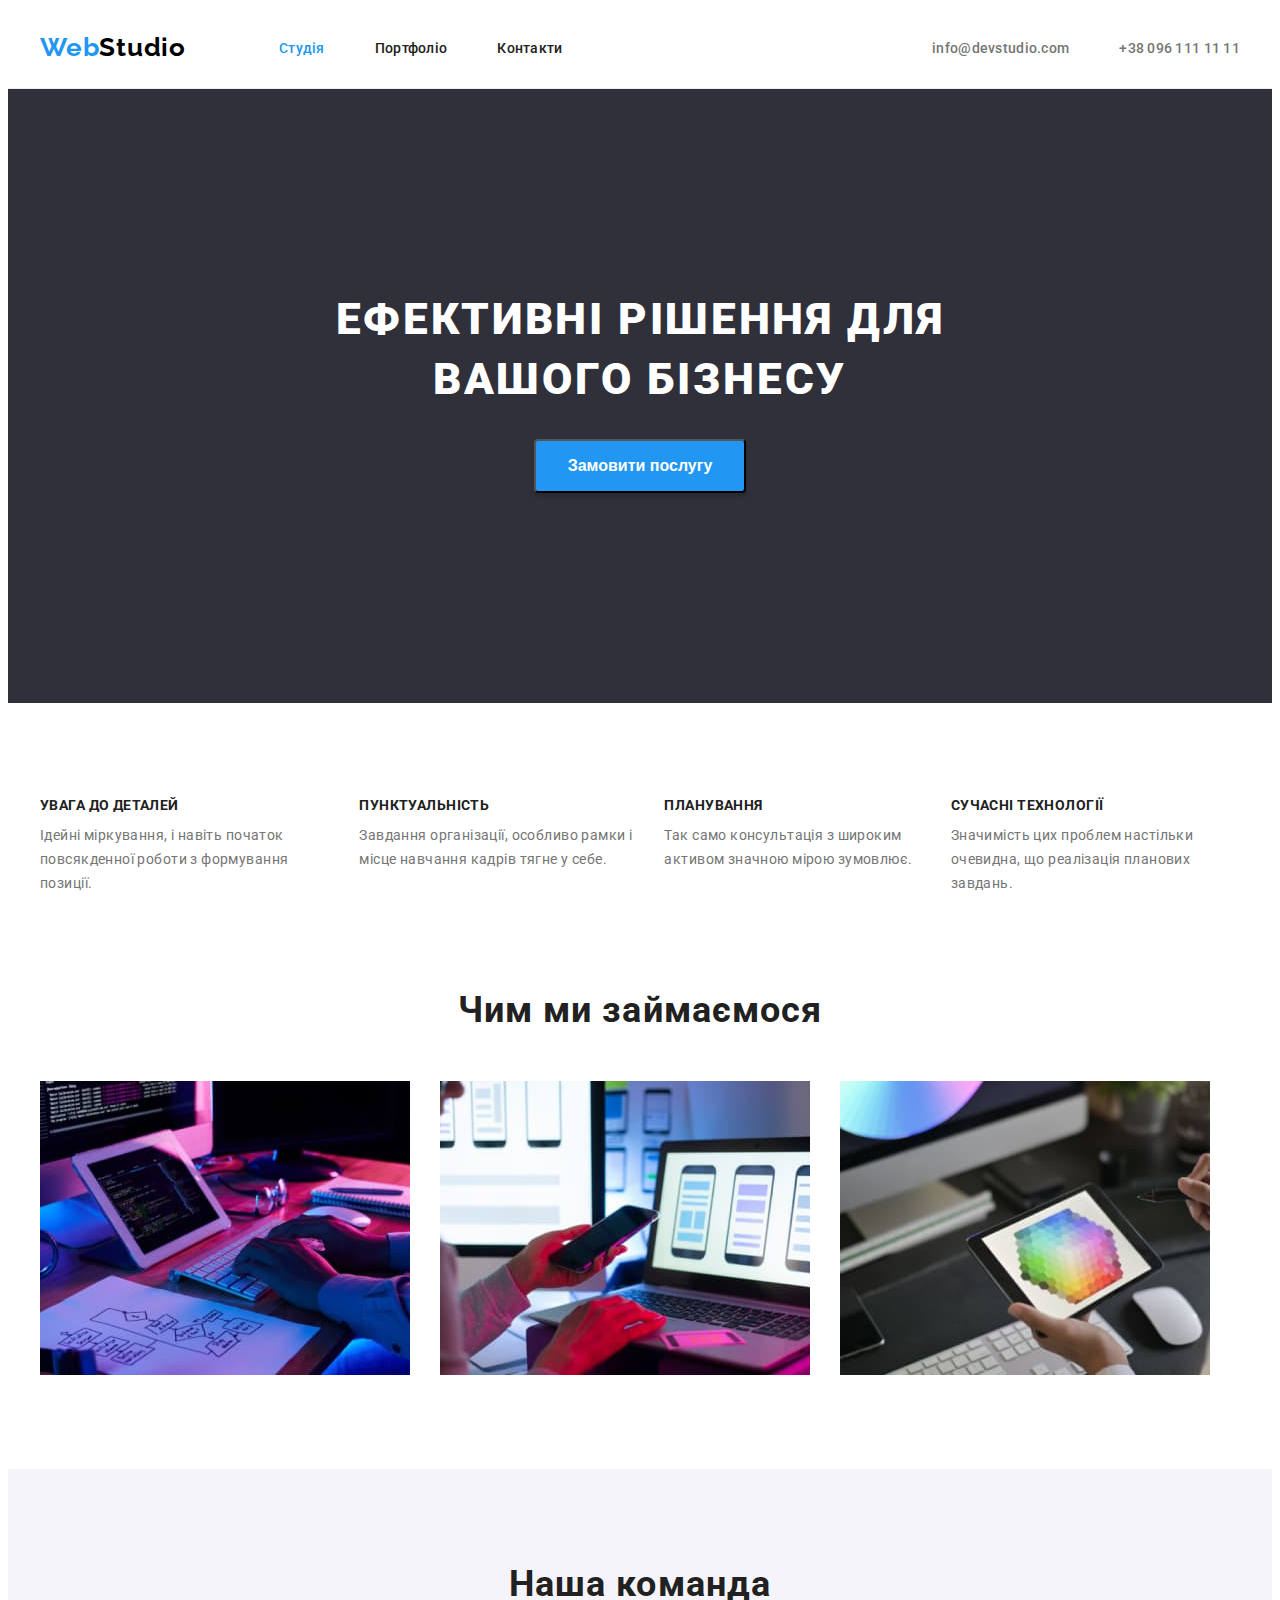
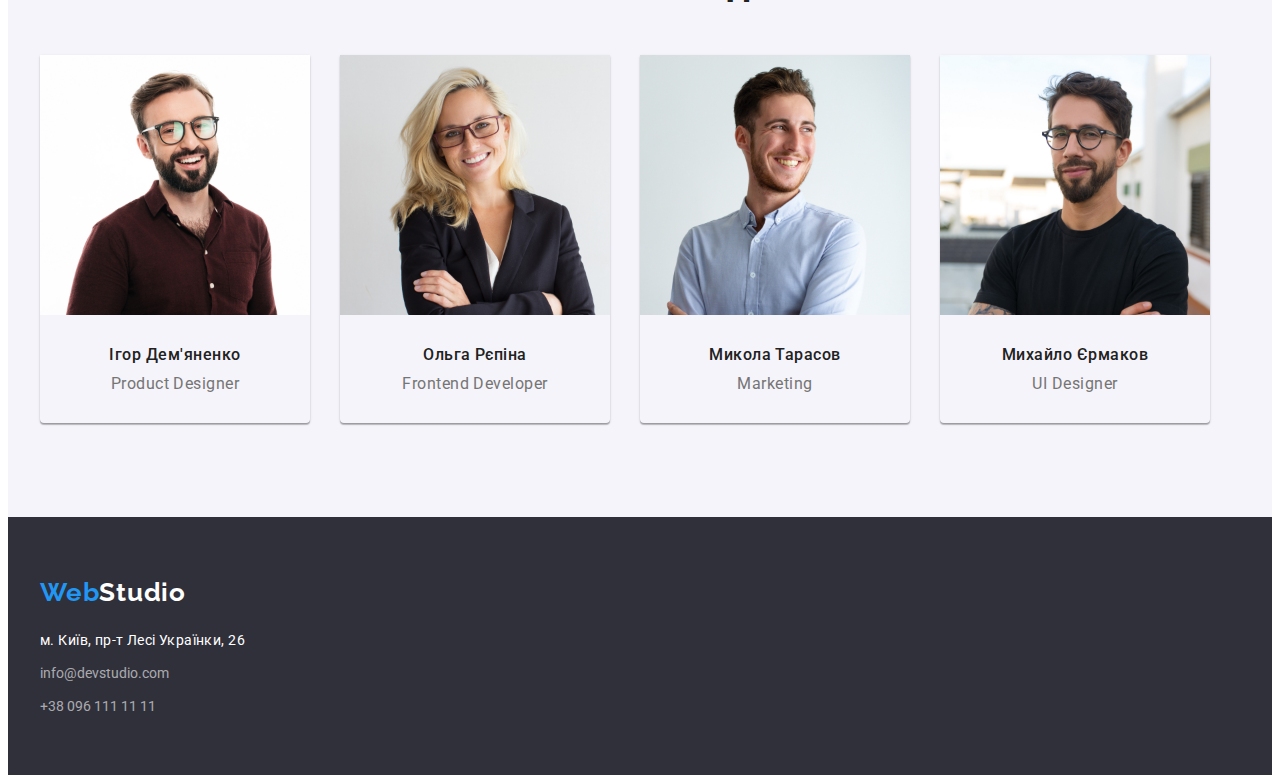
==== index.html @ 6eea2a5f "Initial commit" ====
<!DOCTYPE html>
<html lang="en">
  <head>
    <meta charset="UTF-8" />
    <meta http-equiv="X-UA-Compatible" content="IE=edge" />
    <meta name="viewport" content="width=device-width, initial-scale=1.0" />
    <title>webstudio</title>
    <link rel="preconnect" href="https://fonts.googleapis.com" />
    <link rel="preconnect" href="https://fonts.gstatic.com" crossorigin />
    <link
      href="https://fonts.googleapis.com/css2?family=Raleway:wght@700&family=Roboto:wght@400;500;700;900&display=swap"
      rel="stylesheet"
    />
    <link
      rel="stylesheet"
      href="https://cdnjs.cloudflare.com/ajax/libs/modern-normalize/1.1.0/modern-normalize.min.css"
      integrity="sha512-wpPYUAdjBVSE4KJnH1VR1HeZfpl1ub8YT/NKx4PuQ5NmX2tKuGu6U/JRp5y+Y8XG2tV+wKQpNHVUX03MfMFn9Q=="
      crossorigin="anonymous"
      referrerpolicy="no-referrer"
    />

    <link rel="stylesheet" href="./css/styles.css" />
  </head>

  <body>
    <!--header-->
    <header class="header">
      <div class="container header-container">
        <a class="logo" href="./index.html">Web<span class="logo-half">Studio</span> </a>
        <nav class="nav">
          <ul class="list-header">
            <li class="item-header-main">
              <a class="current" href="./index.html">Студія</a>
            </li>
            <li class="item-header">
              <a class="link-header" href="./portfolio.html">Портфоліо</a>
            </li>
            <li class="item-header"><a class="link-header" href="">Контакти</a></li>
          </ul>
        </nav>
        <ul class="nav-list">
          <li class="nav-item">
            <a class="nav-link" href="mailto:info@devstudio.com">info@devstudio.com</a>
          </li>
          <li class="nav-item">
            <a class="nav-link" href="tel:+380961111111">+38 096 111 11 11</a>
          </li>
        </ul>
      </div>
    </header>
    <!--section 1-->
    <main>
      <section class="hero">
        <div class="container">
          <h1 class="hero-tittle">Ефективні рішення для вашого бізнесу</h1>
          <button class="hero-button" type="button">Замовити послугу</button>
        </div>
      </section>
      <!--list 4x-->
      <section class="section">
        <div class="container">
          <h2 class="visually-hidden">Наші переваги</h2>
          <ul class="main-list">
            <li class="main-item">
              <h3 class="main-sub">УВАГА ДО ДЕТАЛЕЙ</h3>
              <p class="main-article">
                Ідейні міркування, і навіть початок повсякденної роботи з формування позиції.
              </p>
            </li>
            <li class="main-item">
              <h3 class="main-sub">ПУНКТУАЛЬНІСТЬ</h3>
              <p class="main-article main-art">
                Завдання організації, особливо рамки і місце навчання кадрів тягне у себе.
              </p>
            </li>
            <li class="main-item">
              <h3 class="main-sub">ПЛАНУВАННЯ</h3>
              <p class="main-article main-art">
                Так само консультація з широким активом значною мірою зумовлює.
              </p>
            </li>
            <li class="main-item">
              <h3 class="main-sub">СУЧАСНІ ТЕХНОЛОГІЇ</h3>
              <p class="main-article">
                Значимість цих проблем настільки очевидна, що реалізація планових завдань.
              </p>
            </li>
          </ul>
        </div>
      </section>
      <!--section 2 images 3x-->
      <section class="section img-section">
        <div class="container">
          <h2 class="cont-tittle">Чим ми займаємося</h2>
          <ul class="cont-list">
            <li class="cont-item">
              <img
                class="cont-img"
                src="./images/main/section2/box1.jpg"
                alt="what we do"
                width="370"
                height="300"
              />
            </li>
            <li class="cont-item">
              <img
                class="cont-img"
                src="./images/main/section2/box2.jpg"
                alt="what we do"
                width="370"
                height="300"
              />
            </li>
            <li class="cont-item">
              <img
                class="cont-img"
                src="./images/main/section2/box3.jpg"
                alt="what we do"
                width="370"
                height="300"
              />
            </li>
          </ul>
        </div>
      </section>
      <!---our team section 3-->
      <section class="section team-section">
        <div class="container">
          <h2 class="team-tittle">Наша команда</h2>
          <ul class="team-list">
            <li class="team-item">
              <img
                class="team-img"
                src="./images/main/section3/foto1.jpg"
                alt="what-we-do"
                width="270"
                height="260"
              />
              <div class="card-photo">
                <h3 class="team-sub">Ігор Дем'яненко</h3>
                <p class="team-article">Product Designer</p>
              </div>
            </li>
            <li class="team-item">
              <img
                class="team-img"
                src="./images/main/section3/foto2.jpg"
                alt="what-we-do"
                width="270"
                height="260"
              />
              <div class="card-photo">
                <h3 class="team-sub">Ольга Рєпіна</h3>
                <p class="team-article">Frontend Developer</p>
              </div>
            </li>
            <li class="team-item">
              <img
                class="team-img"
                src="./images/main/section3/foto3.jpg"
                alt="what-we-do"
                width="270"
                height="260"
              />
              <div class="card-photo">
                <h3 class="team-sub">Микола Тарасов</h3>
                <p class="team-article">Marketing</p>
              </div>
            </li>
            <li class="team-item">
              <img
                class="team-img"
                src="./images/main/section3/foto4.jpg"
                alt="what-we-do"
                width="270"
                height="260"
              />
              <div class="card-photo">
                <h3 class="team-sub">Михайло Єрмаков</h3>
                <p class="team-article">UI Designer</p>
              </div>
            </li>
          </ul>
        </div>
      </section>
    </main>
    <footer class="footer">
      <div class="container footer-container">
        <a class="logo-footer" href="./index.html"
          >Web<span class="logo-half-footer">Studio</span>
        </a>
        <address class="adress">
          <ul class="adress-list">
            <li class="adress-item">
              <a
                class="address-map"
                href="https://goo.gl/maps/4gL3Jrbb5bLPBRH38"
                target="_blank"
                rel="noopener noreferer nofollow"
                >м. Київ, пр-т Лесі Українки, 26</a
              >
            </li>

            <li class="adress-item">
              <a class="address-link address-mail" href="mailto:info@devstudio.com"
                >info@devstudio.com</a
              >
            </li>
            <li class="adress-item">
              <a class="address-link" href="tel:+380961111111">+38 096 111 11 11</a>
            </li>
          </ul>
        </address>
      </div>
    </footer>
  </body>
</html>
---- css/styles.css ----
:root {
  /*color*/
  --brand-color: #2f303a;
  --focus-hover-color: #2196f3;
  --article-color: #757575;
  --titlle-color: #212121;
  --active-color: #ffffff;
  --img-color: #eeeeee;
  --button-bg: #188ce8;
  --link-color: #ffffff99;
  --btn-background: #f5f4fa;
  --border-color: #ececec;
  /*shadow*/
  --button-shadow: 0px 3px 1px rgba(0, 0, 0, 0.1), 0px 1px 2px rgba(0, 0, 0, 0.08),
    0px 2px 2px rgba(0, 0, 0, 0.12);
  --photo-shadow: 0px 1px 3px rgba(0, 0, 0, 0.12), 0px 1px 1px rgba(0, 0, 0, 0.14),
    0px 2px 1px rgba(0, 0, 0, 0.2);
}

/*reset*/
h1,
h2,
h3,
h4,
h5,
h6,
p {
  margin: 0;
}
ul {
  margin: 0;
  padding: 0;
  list-style: none;
}
.container {
  width: 1200px;
  padding-left: 15px;
  padding-right: 15px;
  margin-left: auto;
  margin-right: auto;
}

img {
  display: block;
  max-width: 100%;
  height: auto;
}

body {
  font-family: 'roboto', 'Raleway';
  background-color: var(--active-color);
  color: var(--titlle-color);
}
/*header */
.header {
  border-bottom: 1px solid var(--border-color);
}
.header-container {
  display: flex;
  align-items: center;
}

.logo {
  font-weight: 700;
  font-size: 26px;
  letter-spacing: 0.03em;
  color: var(--focus-hover-color);
  line-height: calc(31 / 26);
  text-decoration: none;
  margin-right: 93px;
  padding-top: 24px;
  padding-bottom: 25px;
  display: block;
  font-family: 'Raleway';
}
.logo-half {
  color: #000000;
}
.logo:focus {
  background-color: var(--active-color);
  color: var(--focus-hover-color);
}
.logo-half:focus {
  background-color: var(--active-color);
}
.nav {
  margin-right: auto;
}

.list-header {
  list-style: none;
  font-weight: 500;
  font-size: 14px;
  line-height: calc(16 / 14);
  letter-spacing: 0.02em;
  display: flex;
  gap: 50px;
}
.item-header:hover {
  color: var(--focus-hover-color);
}
.item-header:focus {
  color: var(--focus-hover-color);
  background-color: var(--active-color);
}

.link-header {
  text-decoration: none;
  color: #212121;
  padding-top: 32px;
  padding-bottom: 32px;
  display: block;
}
.link-header:hover {
  color: var(--focus-hover-color);
}
.link-header:focus {
  color: var(--focus-hover-color);
  background-color: var(--active-color);
}

.current {
  text-decoration: none;
  color: var(--focus-hover-color);
  padding-top: 32px;
  padding-bottom: 32px;
  display: block;
}
.current:hover {
  color: var(--titlle-color);
}
.current:focus {
  color: var(--focus-hover-color);
  background-color: var(--active-color);
}

.nav-list {
  list-style: none;
  display: flex;
  gap: 50px;
  align-items: center;
}
.nav-link {
  text-decoration: none;
  color: var(--article-color);
  font-weight: 500;
  font-size: 14px;
  line-height: calc(16 / 14);
  letter-spacing: 0.02em;
  padding-top: 32px;
  padding-bottom: 32px;
  display: block;
}
.nav-link:hover {
  color: var(--focus-hover-color);
}

.nav-link:focus {
  color: var(--focus-hover-color);
  background-color: var(--active-color);
}
/*section 1*/
.hero {
  background-color: var(--brand-color);
  padding-top: 200px;
  padding-bottom: 210px;
}

.hero-tittle {
  color: var(--active-color);
  font-weight: 900;
  font-size: 44px;
  line-height: calc(60 / 44);
  width: 696px;
  text-align: center;
  letter-spacing: 0.06em;
  text-transform: uppercase;
  margin-bottom: 30px;
  margin-left: auto;
  margin-right: auto;
}
.hero-button {
  background-color: var(--focus-hover-color);
  color: var(--active-color);
  font-size: 16px;
  font-weight: 700;
  box-shadow: 0px 4px 4px rgba(0, 0, 0, 0.15);
  border-radius: 4px;
  line-height: calc(30 / 16);
  padding: 10px 32px;
  display: block;
  margin-left: auto;
  margin-right: auto;
}

.hero-button:hover {
  background-color: var(--button-bg);
  cursor: pointer;
}
.hero-button:focus {
  background-color: var(--button-bg);
}
.hero-button:active {
  color: var(--active-color);
  background-color: var(--button-bg);
}

/*list x4*/
.section {
  padding: 94px 0;
}

.main-list {
  font-weight: 700;
  font-size: 14px;
  line-height: calc(16 / 14);
  letter-spacing: 0.03em;
  display: flex;
  gap: 30px;
}
.main-sub {
  font-weight: 700;
  font-size: 14px;
  line-height: calc(16 / 14);
  letter-spacing: 0.03em;
  text-transform: uppercase;
  color: var(--titlle-color);
  margin-bottom: 10px;
}

.main-article {
  font-weight: 400;
  font-size: 14px;
  line-height: calc(24 / 14);
  letter-spacing: 0.03em;
  color: var(--article-color);
}

/*section 2 images 3x*/
.img-section {
  padding-top: 0;
  padding-bottom: 94px;
}
.cont-tittle {
  font-weight: 700;
  font-size: 36px;
  line-height: calc(42 / 36);
  text-align: center;
  letter-spacing: 0.03em;
  color: var(--titlle-color);
  margin-bottom: 50px;
}
.cont-list {
  display: flex;
  gap: 30px;
}
/*out team section 3*/
.team-section {
  background-color: var(--btn-background);
}

.team-tittle {
  font-weight: 700;
  font-size: 36px;
  text-align: center;
  letter-spacing: 0.03em;
  color: var(--titlle-color);
  line-height: calc(42 / 36);
  margin-bottom: 50px;
}
.team-list {
  display: flex;
  gap: 30px;
}
.team-item {
  box-shadow: var(--photo-shadow);
  border-radius: 0px 0px 4px 4px;
}
.team-sub {
  font-weight: 500;
  font-size: 16px;
  line-height: calc(19 / 16);
  text-align: center;
  letter-spacing: 0.03em;
  margin-bottom: 10px;
}

.card-photo {
  padding-bottom: 30px;
  padding-top: 30px;
}

.team-article {
  color: var(--article-color);
  font-weight: 400;
  font-size: 16px;
  line-height: calc(19 / 16);
  text-align: center;
  letter-spacing: 0.03em;
}

/*footer*/
.footer {
  background-color: var(--brand-color);
  padding-top: 60px;
  padding-bottom: 57px;
}
.logo-footer {
  font-weight: 700;
  font-size: 26px;
  letter-spacing: 0.03em;
  color: var(--focus-hover-color);
  line-height: calc(31 / 26);
  text-decoration: none;
  display: block;
  margin-bottom: 20px;
  font-family: 'Raleway';
}
.logo-half-footer {
  color: var(--active-color);
}
.logo-footer:focus {
  background-color: var(--brand-color);
  color: var(--focus-hover-color);
}
.adress-list {
  font-style: normal;
}
.adress-item:not(:last-child) {
  margin-bottom: 9px;
}

.address-map {
  font-size: 14px;
  letter-spacing: 0.03em;
  color: var(--active-color);
  line-height: calc(24 / 14);
  text-decoration: none;
}

.address-map:hover {
  color: var(--focus-hover-color);
}
.address-map:focus {
  color: var(--focus-hover-color);
  background-color: var(--brand-color);
}

.address-link {
  font-size: 14px;
  line-height: calc(24 / 14);
  color: var(--link-color);
  text-decoration: none;
}
.address-link:hover {
  color: var(--focus-hover-color);
}
.address-link:focus {
  color: var(--focus-hover-color);
  background-color: var(--brand-color);
}

/*pages 2 porfolio*/

.visually-hidden {
  position: absolute;
  width: 1px;
  height: 1px;
  margin: -1px;
  border: 0;
  padding: 0;
  white-space: nowrap;
  clip-path: inset(100%);
  clip: rect(0 0 0 0);
  overflow: hidden;
}

.btn-list {
  margin-bottom: 50px;
  display: flex;
  justify-content: center;
  gap: 8px;
}

.btn-list {
  font-weight: 500;
  font-size: 16px;
  line-height: calc(26 / 16);
  letter-spacing: 0.03em;
  color: var(--titlle-color);
}

.btn-button {
  background-color: var(--btn-background);
  color: var(--titlle-color);
  font-weight: 500;
  font-size: 16px;
  line-height: calc(26 / 16);
  letter-spacing: 0.03em;
  text-align: center;
  font-family: 'Roboto';
  border: none;

  border-radius: 4px;
}
.btn-button:hover,
:focus {
  background-color: var(--focus-hover-color);
  color: var(--active-color);
  cursor: pointer;
  border: none;
  box-shadow: var(--button-shadow);
}
.btn-button:active {
  color: var(--active-color);
  background-color: var(--button-bg);
}

/*section-images*/

.img-section-list {
  display: flex;
  flex-wrap: wrap;
  gap: 30px;
}
.box-img {
  border-bottom: 1px solid var(--img-color);
  border-left: 1px solid var(--img-color);
  border-right: 1px solid var(--img-color);
  padding: 20px 24px;
}
.section-img {
  background-color: var(--img-color);
}
.section-subject {
  font-style: normal;
  font-weight: 700;
  font-size: 18px;
  line-height: calc(36 / 18);
  letter-spacing: 0.06em;
  color: var(--titlle-color);
  font-family: 'Roboto';
  margin-bottom: 4px;
}
.section-desc {
  font-size: 16px;
  line-height: calc(30 / 16);
  letter-spacing: 0.03em;
  color: var(--article-color);
}

/*h-w-4*/
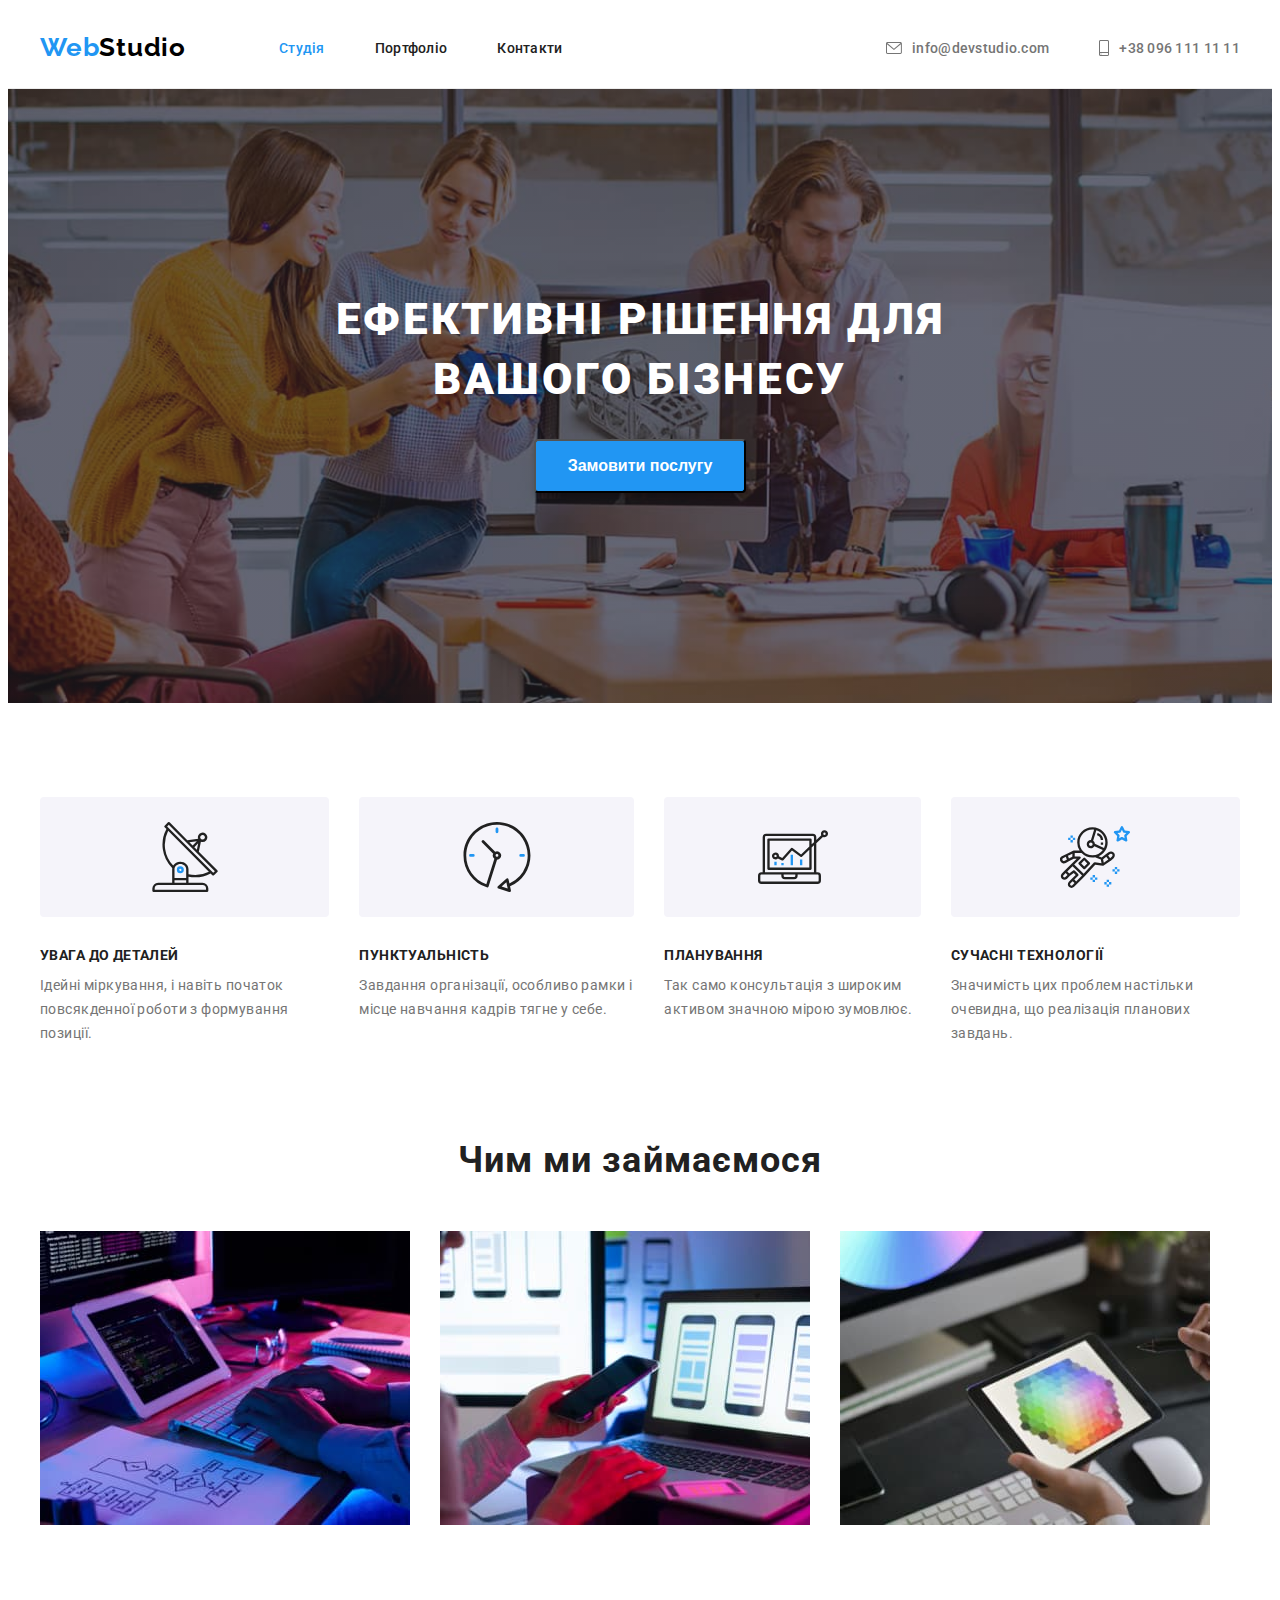
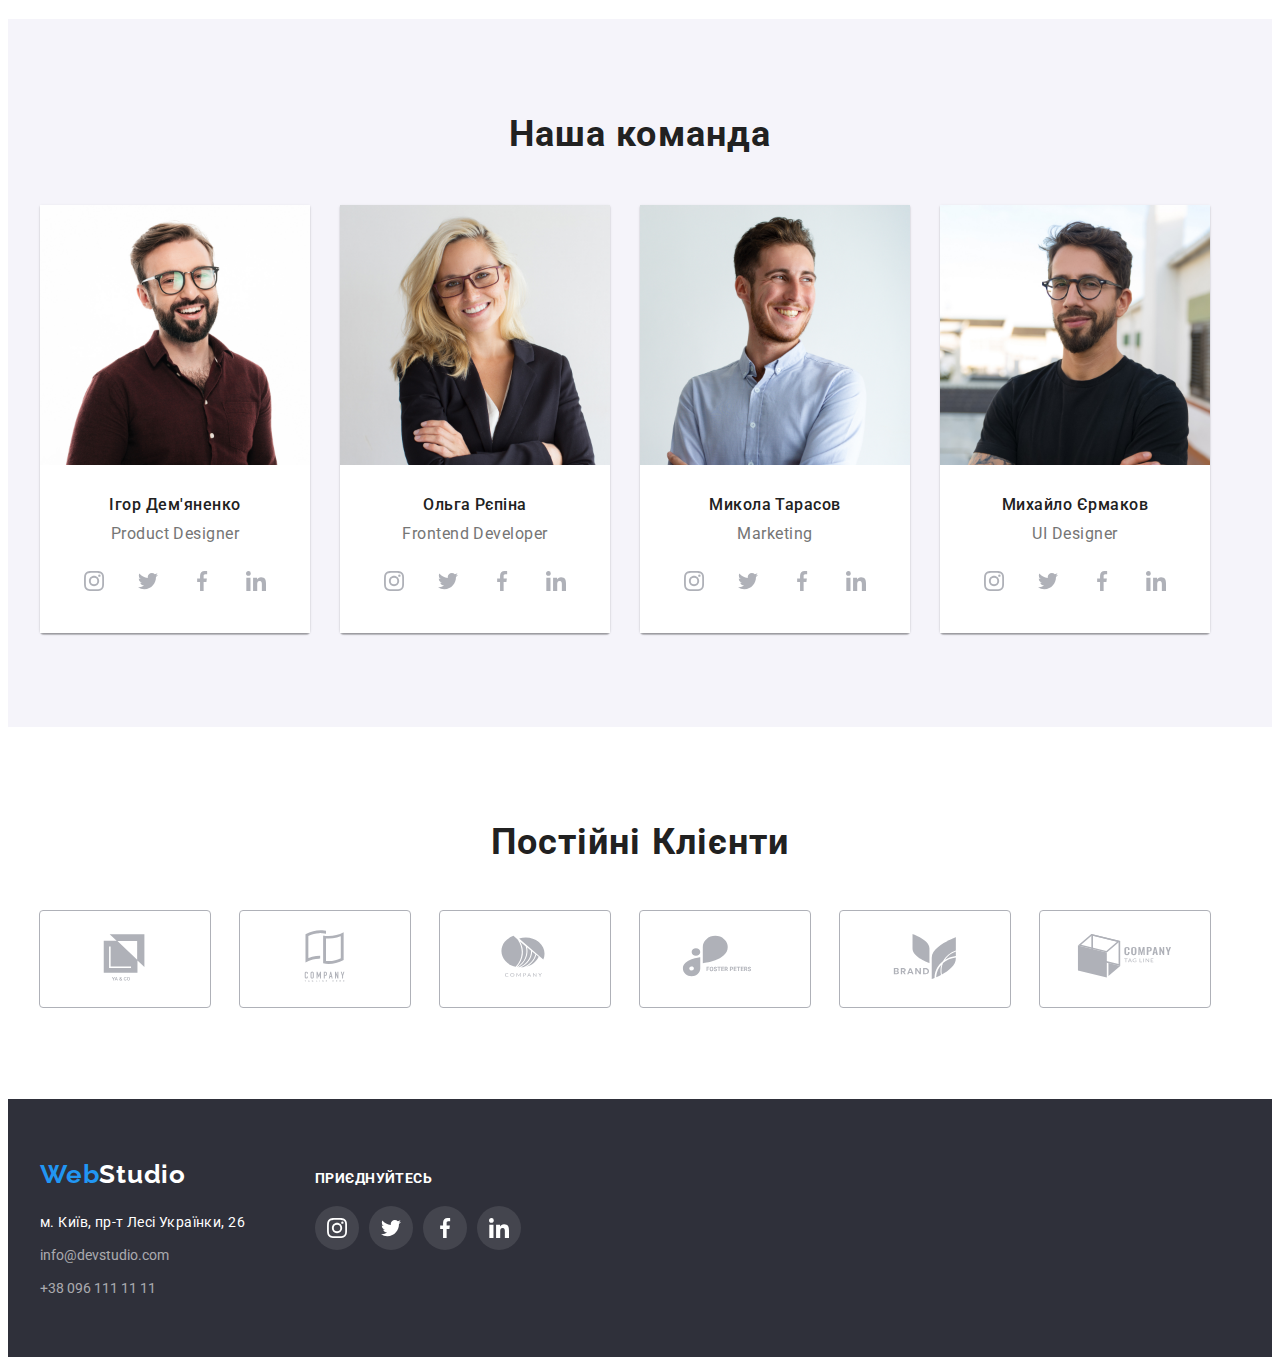
==== commit 18f285ae: "final h.w .4" ====
--- a/index.html
+++ b/index.html
@@ -40,10 +40,18 @@
         </nav>
         <ul class="nav-list">
           <li class="nav-item">
-            <a class="nav-link" href="mailto:info@devstudio.com">info@devstudio.com</a>
+            <a class="nav-link" href="mailto:info@devstudio.com">
+              <svg class="icon-header" width="16" height="12">
+                <use href=".//images/icons.svg#icon-envelope"></use></svg
+              >info@devstudio.com</a
+            >
           </li>
           <li class="nav-item">
-            <a class="nav-link" href="tel:+380961111111">+38 096 111 11 11</a>
+            <a class="nav-link" href="tel:+380961111111"
+              ><svg class="icon-header" width="10" height="16">
+                <use href=".//images/icons.svg#icon-smartphone"></use></svg
+              >+38 096 111 11 11</a
+            >
           </li>
         </ul>
       </div>
@@ -62,24 +70,45 @@
           <h2 class="visually-hidden">Наші переваги</h2>
           <ul class="main-list">
             <li class="main-item">
+              <div class="box-logo">
+                <svg class="list-icon" width="70" height="70">
+                  <use href=".//images/icons.svg#icon-antenna"></use>
+                </svg>
+              </div>
+
               <h3 class="main-sub">УВАГА ДО ДЕТАЛЕЙ</h3>
               <p class="main-article">
                 Ідейні міркування, і навіть початок повсякденної роботи з формування позиції.
               </p>
             </li>
             <li class="main-item">
+              <div class="box-logo">
+                <svg class="list-icon" width="70" height="70">
+                  <use href=".//images/icons.svg#icon-clock"></use>
+                </svg>
+              </div>
               <h3 class="main-sub">ПУНКТУАЛЬНІСТЬ</h3>
               <p class="main-article main-art">
                 Завдання організації, особливо рамки і місце навчання кадрів тягне у себе.
               </p>
             </li>
             <li class="main-item">
+              <div class="box-logo">
+                <svg class="list-icon" width="70" height="70">
+                  <use href=".//images/icons.svg#icon-diagram"></use>
+                </svg>
+              </div>
               <h3 class="main-sub">ПЛАНУВАННЯ</h3>
               <p class="main-article main-art">
                 Так само консультація з широким активом значною мірою зумовлює.
               </p>
             </li>
             <li class="main-item">
+              <div class="box-logo">
+                <svg class="list-icon" width="70" height="70">
+                  <use href=".//images/icons.svg#icon-astronaut"></use>
+                </svg>
+              </div>
               <h3 class="main-sub">СУЧАСНІ ТЕХНОЛОГІЇ</h3>
               <p class="main-article">
                 Значимість цих проблем настільки очевидна, що реалізація планових завдань.
@@ -139,6 +168,32 @@
               <div class="card-photo">
                 <h3 class="team-sub">Ігор Дем'яненко</h3>
                 <p class="team-article">Product Designer</p>
+                <ul class="socials">
+                  <li class="item-socials">
+                    <a class="social" href="">
+                      <svg class="icon" width="20" height="20">
+                        <use href="./images/icons.svg#icon-instagram"></use></svg
+                    ></a>
+                  </li>
+                  <li class="item-socials">
+                    <a class="social" href="">
+                      <svg class="icon" width="20" height="20">
+                        <use href="./images/icons.svg#icon-twitter"></use></svg
+                    ></a>
+                  </li>
+                  <li class="item-socials">
+                    <a class="social" href="">
+                      <svg class="icon" width="20" height="20">
+                        <use href="./images/icons.svg#icon-facebook"></use></svg
+                    ></a>
+                  </li>
+                  <li class="item-socials">
+                    <a class="social" href="">
+                      <svg class="icon" width="20" height="20">
+                        <use href="./images/icons.svg#icon-linkedin"></use></svg
+                    ></a>
+                  </li>
+                </ul>
               </div>
             </li>
             <li class="team-item">
@@ -152,6 +207,32 @@
               <div class="card-photo">
                 <h3 class="team-sub">Ольга Рєпіна</h3>
                 <p class="team-article">Frontend Developer</p>
+                <ul class="socials">
+                  <li class="item-socials">
+                    <a class="social" href="">
+                      <svg class="icon" width="20" height="20">
+                        <use href="./images/icons.svg#icon-instagram"></use></svg
+                    ></a>
+                  </li>
+                  <li class="item-socials">
+                    <a class="social" href="">
+                      <svg class="icon" width="20" height="20">
+                        <use href="./images/icons.svg#icon-twitter"></use></svg
+                    ></a>
+                  </li>
+                  <li class="item-socials">
+                    <a class="social" href="">
+                      <svg class="icon" width="20" height="20">
+                        <use href="./images/icons.svg#icon-facebook"></use></svg
+                    ></a>
+                  </li>
+                  <li class="item-socials">
+                    <a class="social" href="">
+                      <svg class="icon" width="20" height="20">
+                        <use href="./images/icons.svg#icon-linkedin"></use></svg
+                    ></a>
+                  </li>
+                </ul>
               </div>
             </li>
             <li class="team-item">
@@ -165,6 +246,32 @@
               <div class="card-photo">
                 <h3 class="team-sub">Микола Тарасов</h3>
                 <p class="team-article">Marketing</p>
+                <ul class="socials">
+                  <li class="item-socials">
+                    <a class="social" href="">
+                      <svg class="icon" width="20" height="20">
+                        <use href="./images/icons.svg#icon-instagram"></use></svg
+                    ></a>
+                  </li>
+                  <li class="item-socials">
+                    <a class="social" href="">
+                      <svg class="icon" width="20" height="20">
+                        <use href="./images/icons.svg#icon-twitter"></use></svg
+                    ></a>
+                  </li>
+                  <li class="item-socials">
+                    <a class="social" href="">
+                      <svg class="icon" width="20" height="20">
+                        <use href="./images/icons.svg#icon-facebook"></use></svg
+                    ></a>
+                  </li>
+                  <li class="item-socials">
+                    <a class="social" href="">
+                      <svg class="icon" width="20" height="20">
+                        <use href="./images/icons.svg#icon-linkedin"></use></svg
+                    ></a>
+                  </li>
+                </ul>
               </div>
             </li>
             <li class="team-item">
@@ -178,6 +285,94 @@
               <div class="card-photo">
                 <h3 class="team-sub">Михайло Єрмаков</h3>
                 <p class="team-article">UI Designer</p>
+                <ul class="socials">
+                  <li class="item-socials">
+                    <a class="social" href="">
+                      <svg class="icon" width="20" height="20">
+                        <use href="./images/icons.svg#icon-instagram"></use></svg
+                    ></a>
+                  </li>
+                  <li class="item-socials">
+                    <a class="social" href="">
+                      <svg class="icon" width="20" height="20">
+                        <use href="./images/icons.svg#icon-twitter"></use></svg
+                    ></a>
+                  </li>
+                  <li class="item-socials">
+                    <a class="social" href="">
+                      <svg class="icon" width="20" height="20">
+                        <use href="./images/icons.svg#icon-facebook"></use></svg
+                    ></a>
+                  </li>
+                  <li class="item-socials">
+                    <a class="social" href="">
+                      <svg class="icon" width="20" height="20">
+                        <use href="./images/icons.svg#icon-linkedin"></use></svg
+                    ></a>
+                  </li>
+                </ul>
+              </div>
+            </li>
+          </ul>
+        </div>
+      </section>
+      <!--Our clients-->
+      <section class="section">
+        <div class="container">
+          <h2 class="team-tittle">Постійні Клієнти</h2>
+          <ul class="list-clients">
+            <li class="item-clients">
+              <div class="box-clients">
+                <a class="clients-link" href="">
+                  <svg class="icon-clients" width="106" height="60">
+                    <use href="./images/icons.svg#icon-Logo"></use>
+                  </svg>
+                </a>
+              </div>
+            </li>
+            <li class="item-clients">
+              <div class="box-clients">
+                <a class="clients-link" href="">
+                  <svg class="icon-clients" width="106" height="60">
+                    <use href="./images/icons.svg#icon-Logo-1"></use>
+                  </svg>
+                </a>
+              </div>
+            </li>
+            <li class="item-clients">
+              <div class="box-clients">
+                <a class="clients-link" href="">
+                  <svg class="icon-clients" width="106" height="60">
+                    <use href="./images/icons.svg#icon-Logo-2"></use>
+                  </svg>
+                </a>
+              </div>
+            </li>
+            <li class="item-clients">
+              <div class="box-clients">
+                <a class="clients-link" href="">
+                  <svg class="icon-clients" width="106" height="60">
+                    <use href="./images/icons.svg#icon-Logo-3"></use>
+                  </svg>
+                </a>
+              </div>
+            </li>
+            <li class="item-clients">
+              <div class="box-clients">
+                <a class="clients-link" href="">
+                  <svg class="icon-clients" width="106" height="60">
+                    <use href="./images/icons.svg#icon-Logo-4"></use>
+                  </svg>
+                </a>
+              </div>
+            </li>
+            <li class="item-clients">
+              <div class="box-clients">
+                <a class="clients-link" href="">
+                  <svg class="icon-clients" width="106" height="60">
+                    <use href="./images/icons.svg#icon-Logo-5"></use>
+                  </svg>
+                </a>
               </div>
             </li>
           </ul>
@@ -186,31 +381,62 @@
     </main>
     <footer class="footer">
       <div class="container footer-container">
-        <a class="logo-footer" href="./index.html"
-          >Web<span class="logo-half-footer">Studio</span>
-        </a>
-        <address class="adress">
-          <ul class="adress-list">
-            <li class="adress-item">
-              <a
-                class="address-map"
-                href="https://goo.gl/maps/4gL3Jrbb5bLPBRH38"
-                target="_blank"
-                rel="noopener noreferer nofollow"
-                >м. Київ, пр-т Лесі Українки, 26</a
-              >
-            </li>
+        <div>
+          <a class="logo-footer" href="./index.html"
+            >Web<span class="logo-half-footer">Studio</span>
+          </a>
+          <address class="adress">
+            <ul class="adress-list">
+              <li class="adress-item">
+                <a
+                  class="address-map"
+                  href="https://goo.gl/maps/4gL3Jrbb5bLPBRH38"
+                  target="_blank"
+                  rel="noopener noreferer nofollow"
+                  >м. Київ, пр-т Лесі Українки, 26</a
+                >
+              </li>
 
-            <li class="adress-item">
-              <a class="address-link address-mail" href="mailto:info@devstudio.com"
-                >info@devstudio.com</a
-              >
-            </li>
-            <li class="adress-item">
-              <a class="address-link" href="tel:+380961111111">+38 096 111 11 11</a>
-            </li>
-          </ul>
-        </address>
+              <li class="adress-item">
+                <a class="address-link address-mail" href="mailto:info@devstudio.com"
+                  >info@devstudio.com</a
+                >
+              </li>
+              <li class="adress-item">
+                <a class="address-link" href="tel:+380961111111">+38 096 111 11 11</a>
+              </li>
+            </ul>
+          </address>
+        </div>
+        <div>
+          <h3 class="social-tittle">Приєднуйтесь</h3>
+          <ul class="footer-list-social">
+            <li class="social-icon-footer">
+              <a class="link-social-footer" href=""
+                ><svg class="icon-footer" width="20" height="20">
+                  <use href="./images/icons.svg#icon-instagram"></use></svg
+              ></a>
+            </li>
+            <li class="social-icon-footer">
+              <a class="link-social-footer" href=""
+                ><svg class="icon-footer" width="20" height="20">
+                  <use href="./images/icons.svg#icon-twitter"></use></svg
+              ></a>
+            </li>
+            <li class="social-icon-footer">
+              <a class="link-social-footer" href="">
+                <svg class="icon-footer" width="20" height="20">
+                  <use href="./images/icons.svg#icon-facebook"></use></svg
+              ></a>
+            </li>
+            <li class="social-icon-footer">
+              <a class="link-social-footer" href=""
+                ><svg class="icon-footer" width="20" height="20">
+                  <use href="./images/icons.svg#icon-linkedin"></use></svg
+              ></a>
+            </li>
+          </ul>
+        </div>
       </div>
     </footer>
   </body>
--- a/css/styles.css
+++ b/css/styles.css
@@ -10,6 +10,8 @@
   --link-color: #ffffff99;
   --btn-background: #f5f4fa;
   --border-color: #ececec;
+  --icon-social-color: #afb1b8;
+  --background-icon-footer: #ffffff1a;
   /*shadow*/
   --button-shadow: 0px 3px 1px rgba(0, 0, 0, 0.1), 0px 1px 2px rgba(0, 0, 0, 0.08),
     0px 2px 2px rgba(0, 0, 0, 0.12);
@@ -32,6 +34,9 @@
   padding: 0;
   list-style: none;
 }
+a {
+  text-decoration: none;
+}
 .container {
   width: 1200px;
   padding-left: 15px;
@@ -149,21 +154,34 @@
   letter-spacing: 0.02em;
   padding-top: 32px;
   padding-bottom: 32px;
-  display: block;
-}
-.nav-link:hover {
-  color: var(--focus-hover-color);
-}
-
+  display: flex;
+  gap: 10px;
+  align-items: center;
+}
+
+.nav-link:hover,
 .nav-link:focus {
   color: var(--focus-hover-color);
-  background-color: var(--active-color);
-}
+  fill: var(--focus-hover-color);
+  background-color: var(--active-color);
+}
+.icon-header {
+  fill: currentColor;
+}
+
 /*section 1*/
 .hero {
   background-color: var(--brand-color);
   padding-top: 200px;
   padding-bottom: 210px;
+  background-image: linear-gradient(to right, #2f303a66, #2f303a66),
+    url(/images/main/section-under-header/Img.jpg);
+  background-position: center;
+  background-repeat: no-repeat;
+  background-size: cover;
+  max-width: 1600px;
+  margin-left: auto;
+  margin-right: auto;
 }
 
 .hero-tittle {
@@ -218,6 +236,15 @@
   display: flex;
   gap: 30px;
 }
+.box-logo {
+  height: 120px;
+  background-color: var(--btn-background);
+  display: flex;
+  justify-content: center;
+  align-items: center;
+  border-radius: 4px;
+  margin-bottom: 30px;
+}
 .main-sub {
   font-weight: 700;
   font-size: 14px;
@@ -288,6 +315,7 @@
 .card-photo {
   padding-bottom: 30px;
   padding-top: 30px;
+  background-color: var(--active-color);
 }
 
 .team-article {
@@ -297,6 +325,62 @@
   line-height: calc(19 / 16);
   text-align: center;
   letter-spacing: 0.03em;
+  margin-bottom: 16px;
+}
+
+.socials {
+  display: flex;
+  gap: 10px;
+  align-items: center;
+  justify-content: center;
+}
+.social {
+  width: 44px;
+  height: 44px;
+  display: flex;
+  justify-content: center;
+  align-items: center;
+  fill: var(--icon-social-color);
+  background-color: var(--active-color);
+  border-radius: 50px;
+}
+.social:hover,
+.social:focus {
+  background-color: var(--focus-hover-color);
+  fill: var(--active-color);
+}
+
+/*Our clients*/
+
+.list-clients {
+  display: flex;
+
+  gap: 30px;
+}
+
+.box-clients {
+  display: flex;
+  width: 170px;
+  height: 92px;
+  align-items: center;
+  justify-content: center;
+}
+.clients-link {
+  fill: var(--icon-social-color);
+}
+
+.clients-link:hover,
+.clients-link:focus {
+  fill: var(--focus-hover-color);
+  color: var(--focus-hover-color);
+  border-color: var(--focus-hover-color);
+  background-color: var(--active-color);
+}
+
+.clients-link {
+  padding: 16px 32px;
+  border: 1px solid var(--icon-social-color);
+  border-radius: 4px;
 }
 
 /*footer*/
@@ -358,6 +442,45 @@
 .address-link:focus {
   color: var(--focus-hover-color);
   background-color: var(--brand-color);
+}
+/*social-footer*/
+.footer-container {
+  display: flex;
+  align-items: baseline;
+  gap: 70px;
+}
+.footer-list-social {
+  display: flex;
+  gap: 10px;
+}
+.social-tittle {
+  font-style: normal;
+  font-weight: 700;
+  font-size: 14px;
+  line-height: calc(16 / 14);
+  letter-spacing: 0.03em;
+  text-transform: uppercase;
+  color: var(--active-color);
+  margin-bottom: 20px;
+}
+.link-social-footer {
+  width: 44px;
+  height: 44px;
+  display: flex;
+  justify-content: center;
+  align-items: center;
+  fill: var(--icon-social-color);
+  background-color: var(--background-icon-footer);
+  border-radius: 50px;
+}
+
+.icon-footer {
+  fill: var(--active-color);
+}
+.link-social-footer:hover,
+.link-social-footer:focus {
+  fill: currentColor;
+  background-color: var(--focus-hover-color);
 }
 
 /*pages 2 porfolio*/
@@ -423,6 +546,12 @@
   flex-wrap: wrap;
   gap: 30px;
 }
+.section-list:hover,
+.section-list:focus {
+  box-shadow: 0px 1px 1px rgba(0, 0, 0, 0.12), 0px 4px 4px rgba(0, 0, 0, 0.06),
+    1px 4px 6px rgba(0, 0, 0, 0.16);
+}
+
 .box-img {
   border-bottom: 1px solid var(--img-color);
   border-left: 1px solid var(--img-color);
@@ -449,4 +578,4 @@
   color: var(--article-color);
 }
 
-/*h-w-4*/+/*h-w-4*/
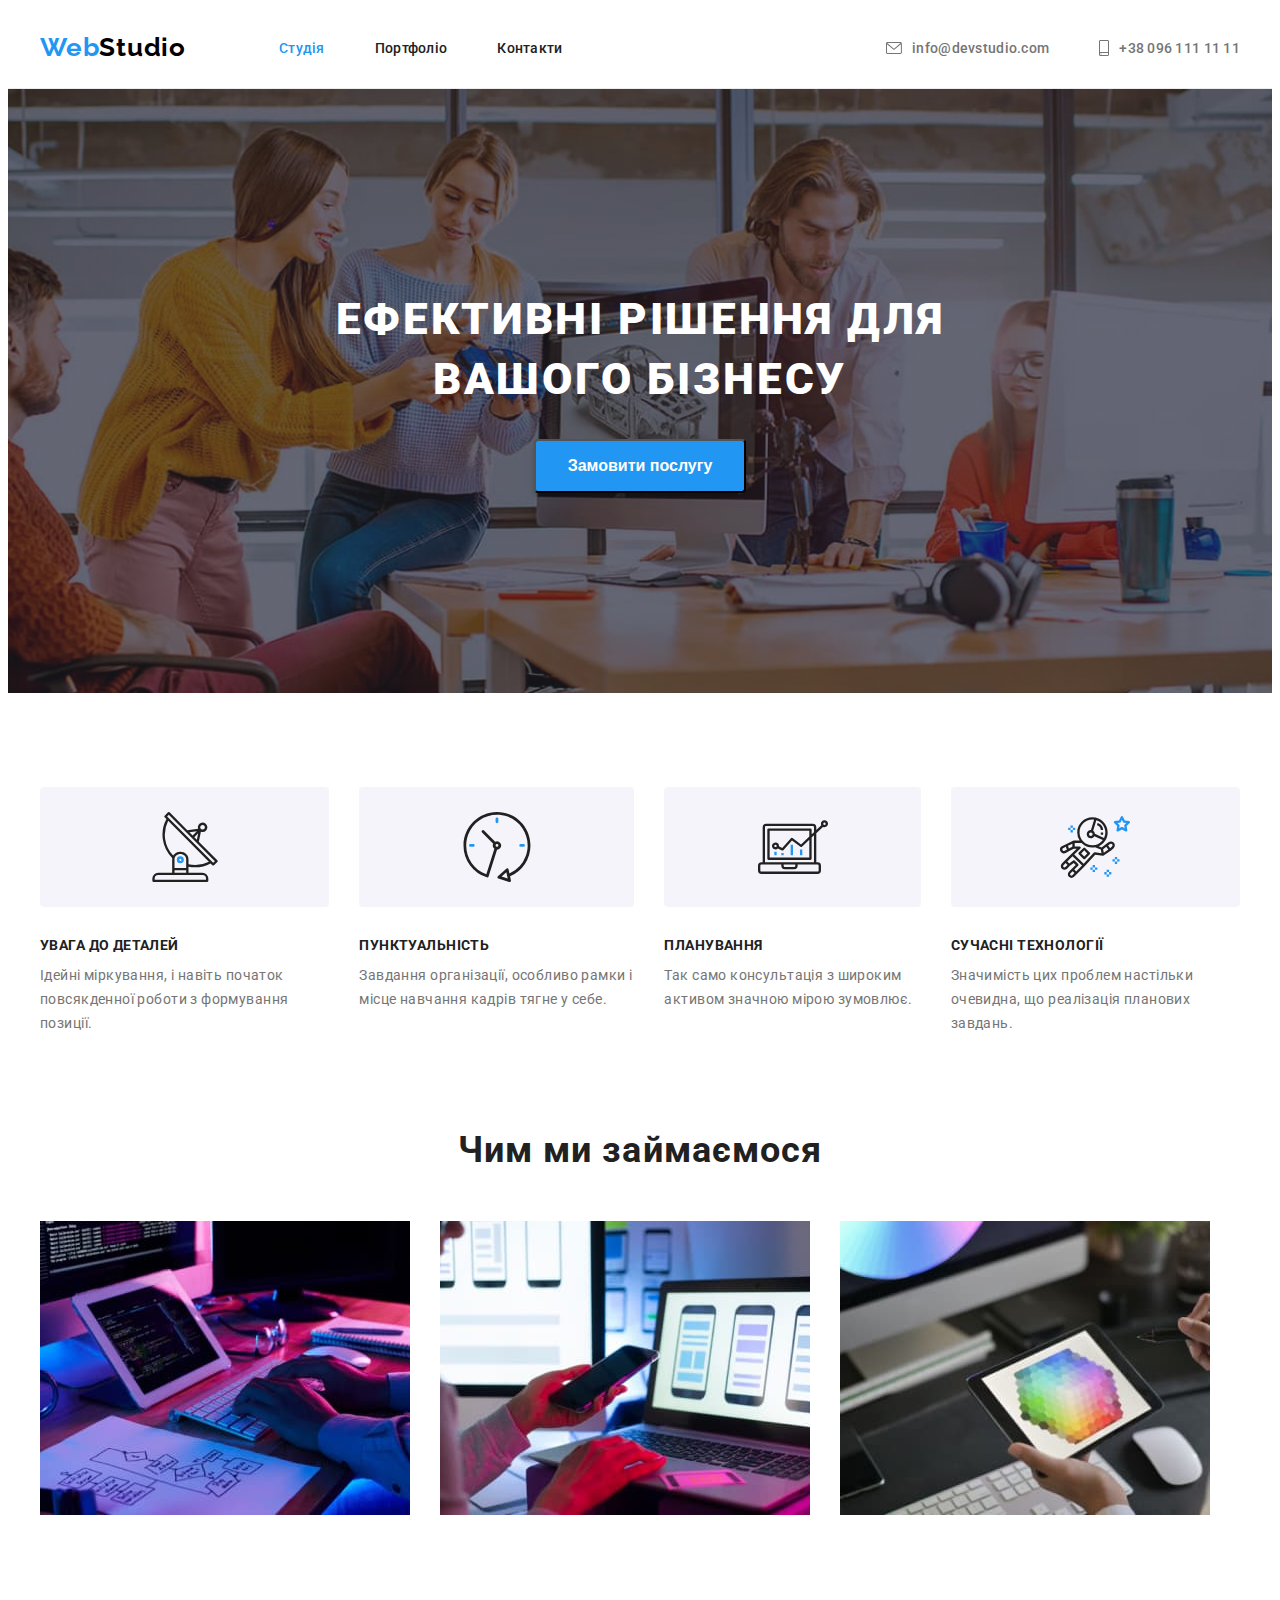
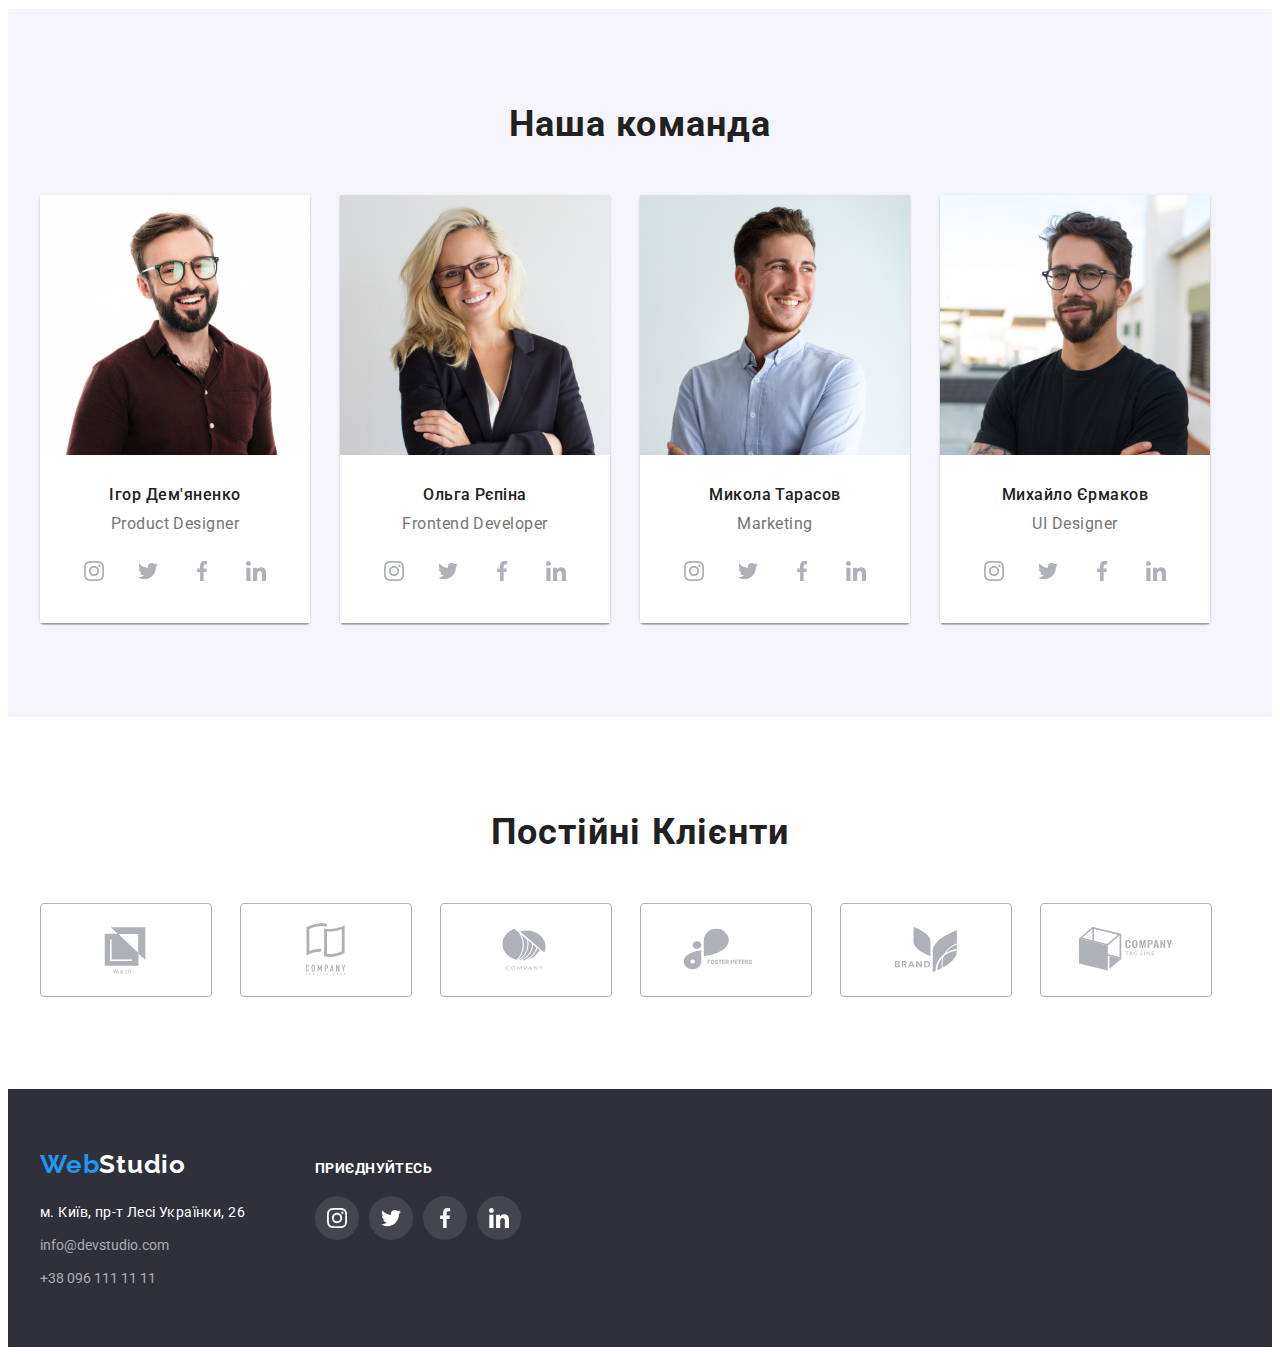
==== commit 955cbd14: "correct" ====
--- a/index.html
+++ b/index.html
@@ -322,58 +322,46 @@
           <h2 class="team-tittle">Постійні Клієнти</h2>
           <ul class="list-clients">
             <li class="item-clients">
-              <div class="box-clients">
-                <a class="clients-link" href="">
-                  <svg class="icon-clients" width="106" height="60">
-                    <use href="./images/icons.svg#icon-Logo"></use>
-                  </svg>
-                </a>
-              </div>
-            </li>
-            <li class="item-clients">
-              <div class="box-clients">
-                <a class="clients-link" href="">
-                  <svg class="icon-clients" width="106" height="60">
-                    <use href="./images/icons.svg#icon-Logo-1"></use>
-                  </svg>
-                </a>
-              </div>
-            </li>
-            <li class="item-clients">
-              <div class="box-clients">
-                <a class="clients-link" href="">
-                  <svg class="icon-clients" width="106" height="60">
-                    <use href="./images/icons.svg#icon-Logo-2"></use>
-                  </svg>
-                </a>
-              </div>
-            </li>
-            <li class="item-clients">
-              <div class="box-clients">
-                <a class="clients-link" href="">
-                  <svg class="icon-clients" width="106" height="60">
-                    <use href="./images/icons.svg#icon-Logo-3"></use>
-                  </svg>
-                </a>
-              </div>
-            </li>
-            <li class="item-clients">
-              <div class="box-clients">
-                <a class="clients-link" href="">
-                  <svg class="icon-clients" width="106" height="60">
-                    <use href="./images/icons.svg#icon-Logo-4"></use>
-                  </svg>
-                </a>
-              </div>
-            </li>
-            <li class="item-clients">
-              <div class="box-clients">
-                <a class="clients-link" href="">
-                  <svg class="icon-clients" width="106" height="60">
-                    <use href="./images/icons.svg#icon-Logo-5"></use>
-                  </svg>
-                </a>
-              </div>
+              <a class="clients-link" href="">
+                <svg class="icon-clients" width="106" height="60">
+                  <use href="./images/icons.svg#icon-Logo"></use>
+                </svg>
+              </a>
+            </li>
+            <li class="item-clients">
+              <a class="clients-link" href="">
+                <svg class="icon-clients" width="106" height="60">
+                  <use href="./images/icons.svg#icon-Logo-1"></use>
+                </svg>
+              </a>
+            </li>
+            <li class="item-clients">
+              <a class="clients-link" href="">
+                <svg class="icon-clients" width="106" height="60">
+                  <use href="./images/icons.svg#icon-Logo-2"></use>
+                </svg>
+              </a>
+            </li>
+            <li class="item-clients">
+              <a class="clients-link" href="">
+                <svg class="icon-clients" width="106" height="60">
+                  <use href="./images/icons.svg#icon-Logo-3"></use>
+                </svg>
+              </a>
+            </li>
+            <li class="item-clients">
+              <a class="clients-link" href="">
+                <svg class="icon-clients" width="106" height="60">
+                  <use href="./images/icons.svg#icon-Logo-4"></use>
+                </svg>
+              </a>
+            </li>
+            <li class="item-clients">
+              <a class="clients-link" href="">
+                <svg class="icon-clients" width="106" height="60">
+                  <use href="./images/icons.svg#icon-Logo-5"></use>
+                </svg>
+              </a>
             </li>
           </ul>
         </div>
--- a/css/styles.css
+++ b/css/styles.css
@@ -173,9 +173,9 @@
 .hero {
   background-color: var(--brand-color);
   padding-top: 200px;
-  padding-bottom: 210px;
+  padding-bottom: 200px;
   background-image: linear-gradient(to right, #2f303a66, #2f303a66),
-    url(/images/main/section-under-header/Img.jpg);
+    url(../images/main/section-under-header/Img.jpg);
   background-position: center;
   background-repeat: no-repeat;
   background-size: cover;
@@ -358,15 +358,17 @@
   gap: 30px;
 }
 
-.box-clients {
-  display: flex;
+.item-clients {
   width: 170px;
   height: 92px;
-  align-items: center;
-  justify-content: center;
 }
 .clients-link {
   fill: var(--icon-social-color);
+  width: 100%;
+  height: 100%;
+  display: flex;
+  align-items: center;
+  justify-content: center;
 }
 
 .clients-link:hover,
@@ -378,7 +380,6 @@
 }
 
 .clients-link {
-  padding: 16px 32px;
   border: 1px solid var(--icon-social-color);
   border-radius: 4px;
 }
@@ -523,11 +524,13 @@
   text-align: center;
   font-family: 'Roboto';
   border: none;
-
   border-radius: 4px;
-}
+  padding: 6px 22px;
+}
+.btn-first-button{padding:6px 25px}
+
 .btn-button:hover,
-:focus {
+.btn-button :focus {
   background-color: var(--focus-hover-color);
   color: var(--active-color);
   cursor: pointer;
@@ -546,8 +549,11 @@
   flex-wrap: wrap;
   gap: 30px;
 }
-.section-list:hover,
-.section-list:focus {
+.card-link {
+  display: block;
+}
+.card-link:hover,
+.card-link:focus {
   box-shadow: 0px 1px 1px rgba(0, 0, 0, 0.12), 0px 4px 4px rgba(0, 0, 0, 0.06),
     1px 4px 6px rgba(0, 0, 0, 0.16);
 }
@@ -577,5 +583,3 @@
   letter-spacing: 0.03em;
   color: var(--article-color);
 }
-
-/*h-w-4*/
